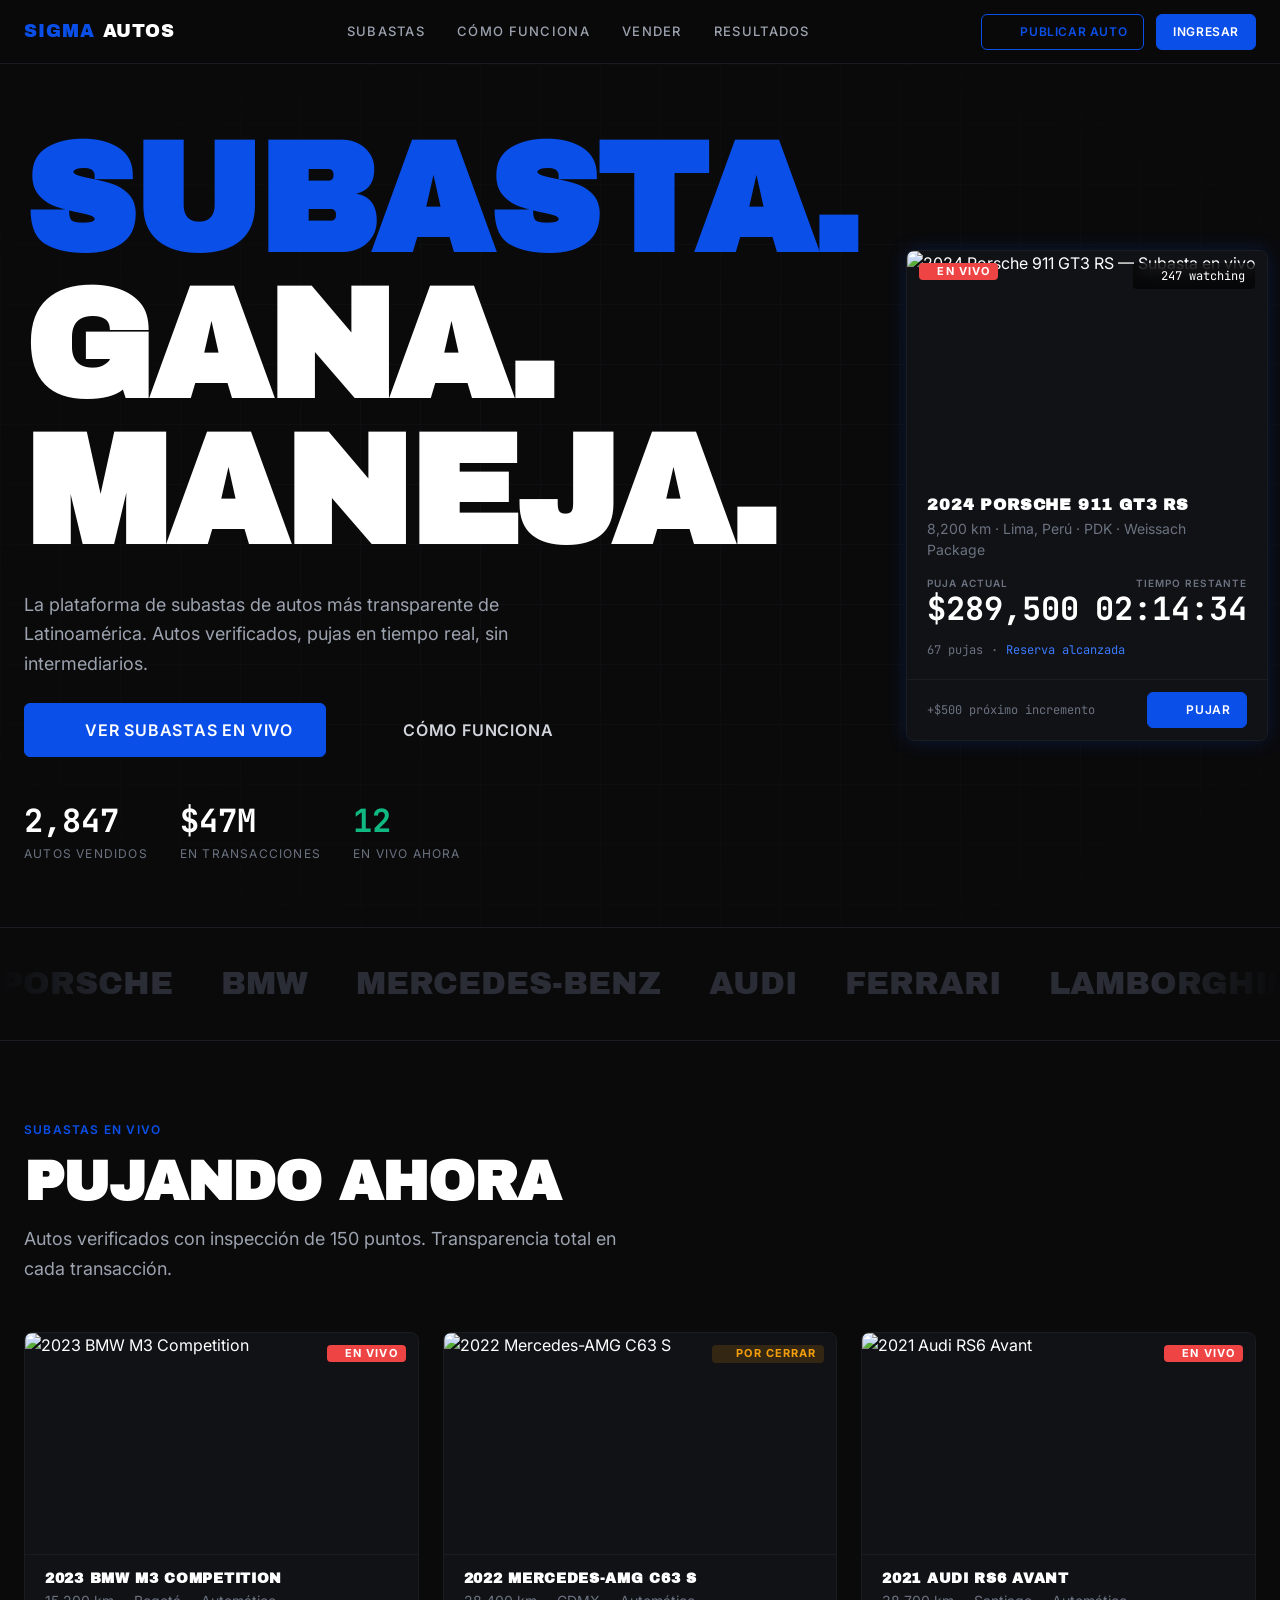
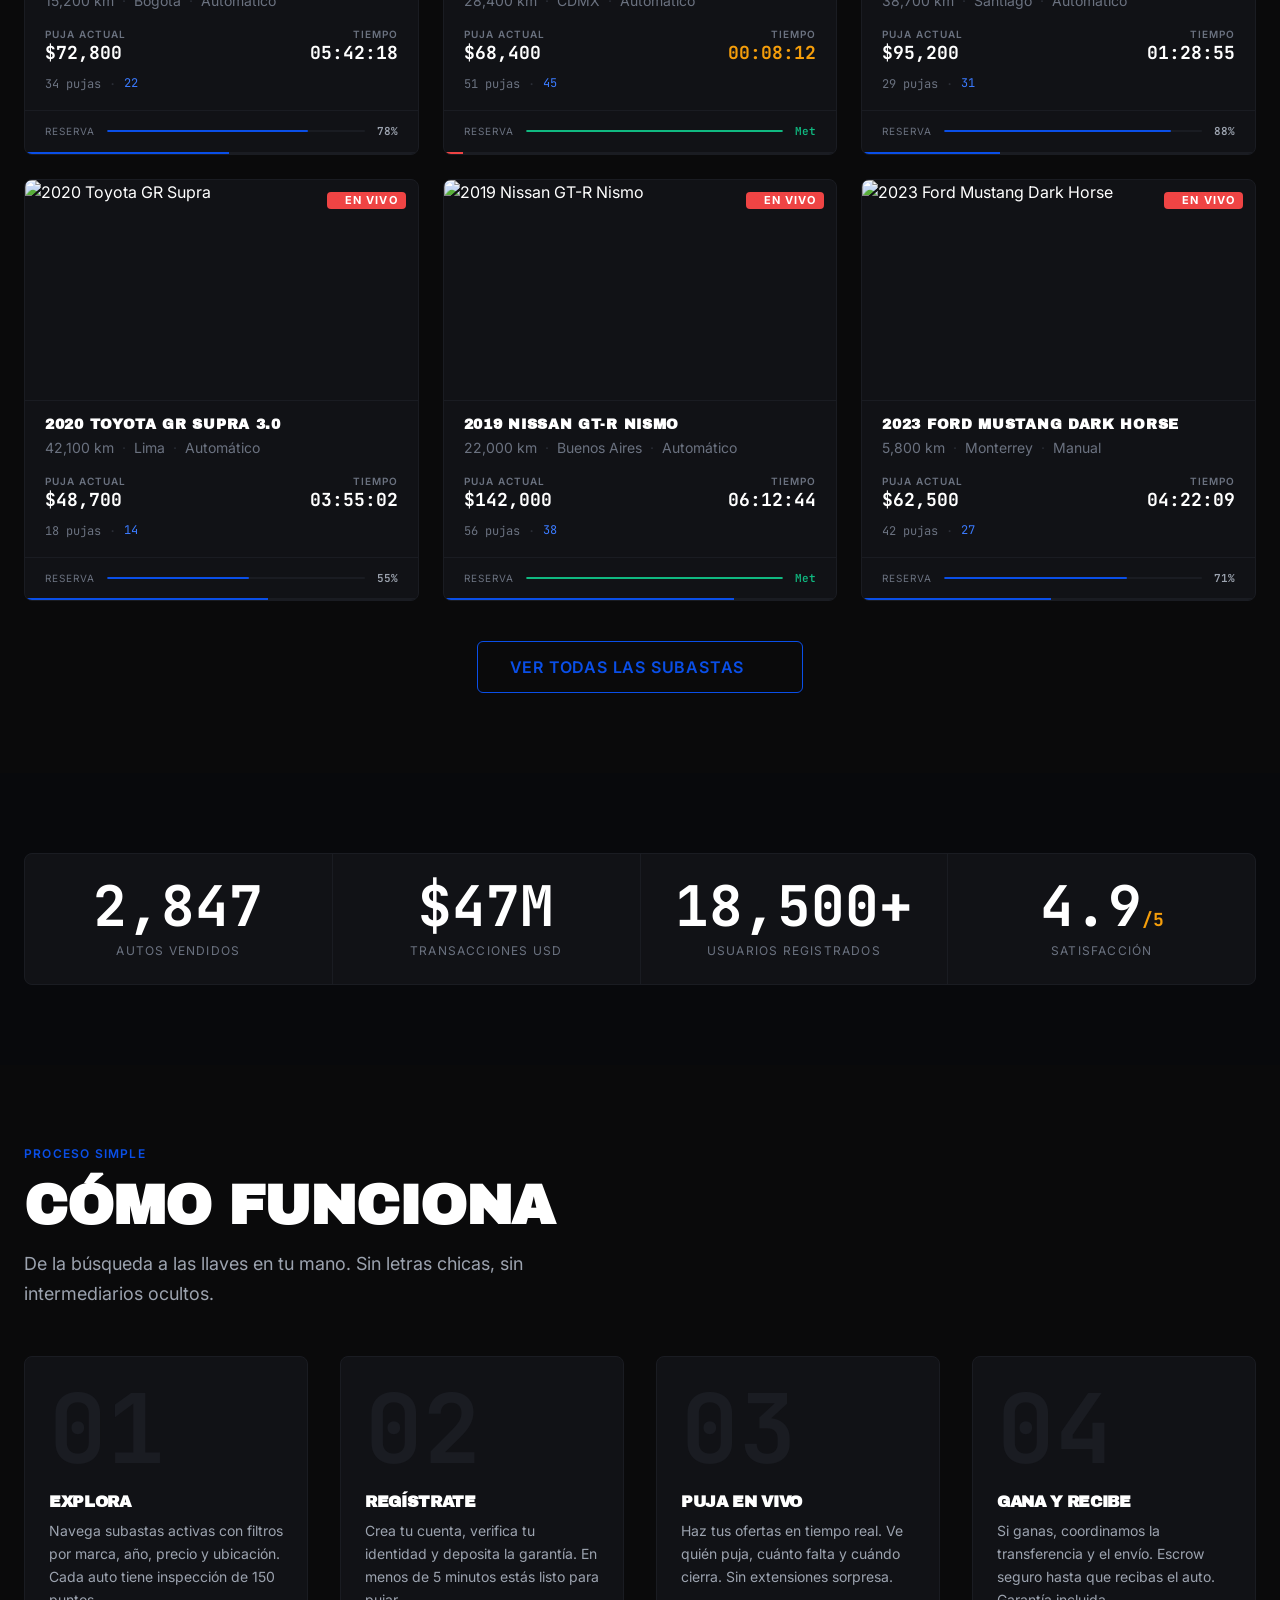
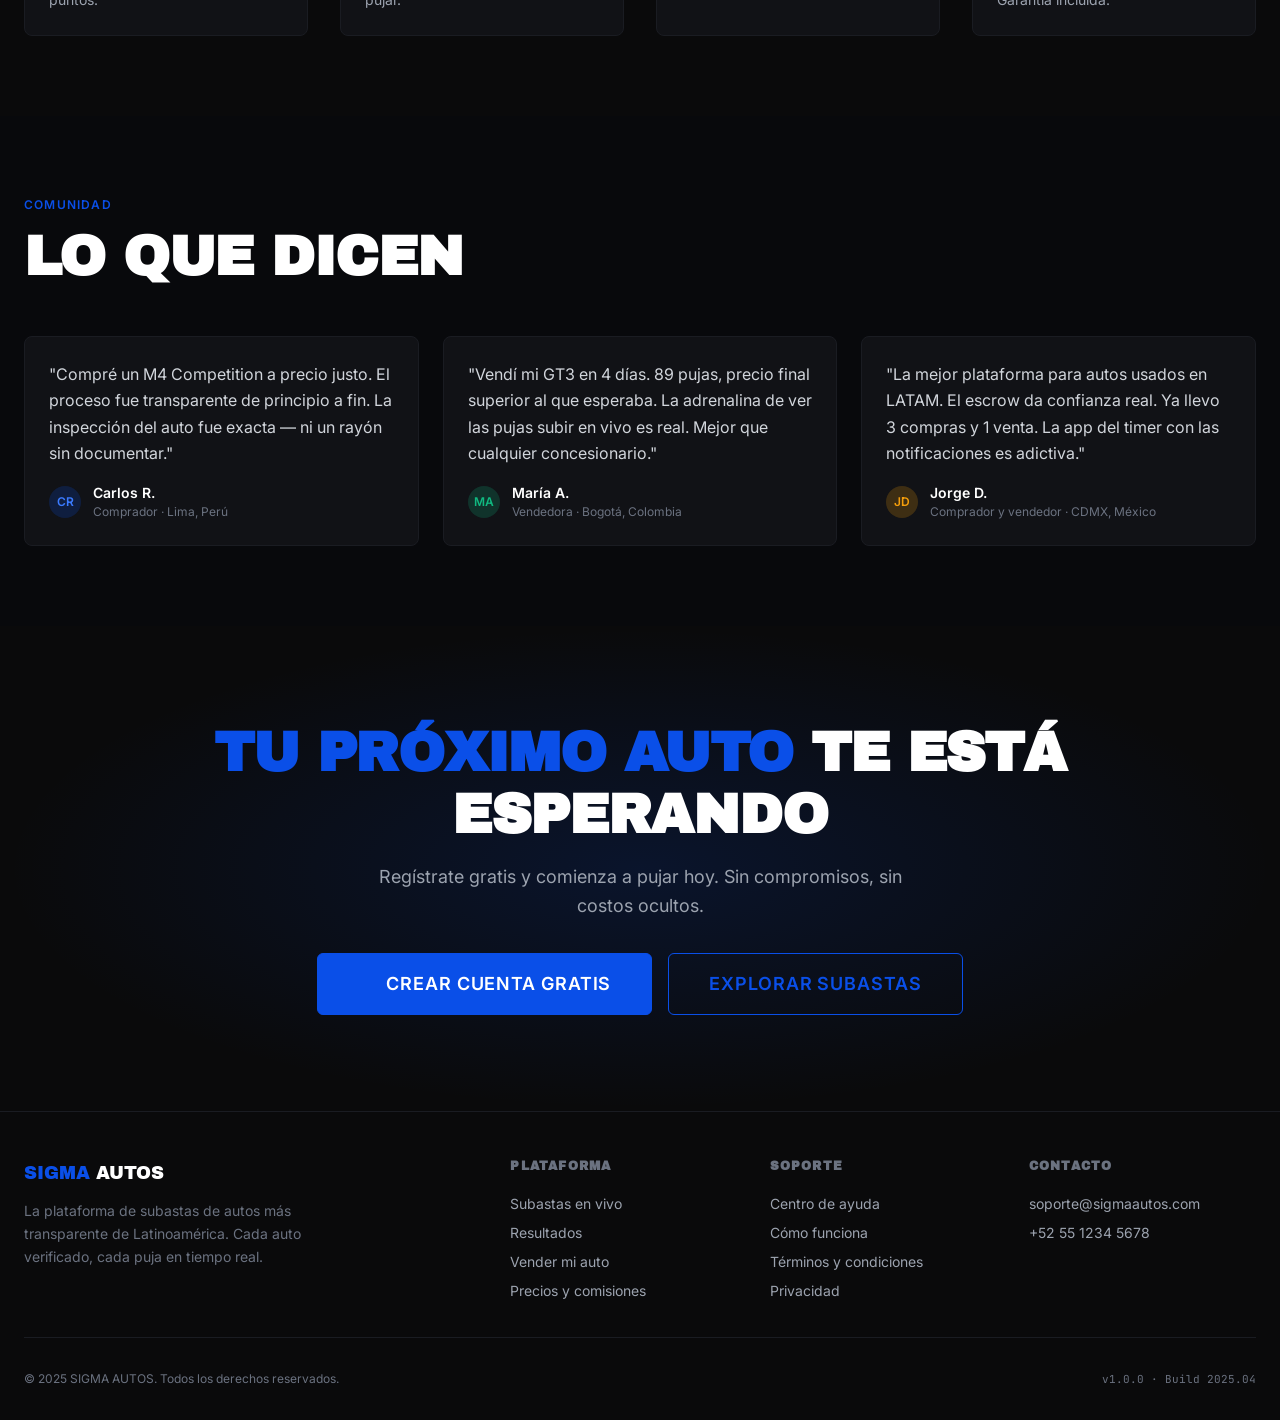
==== index.html @ 209127c9 "feat: SIGMA AUTOS - complete project upload Landing page, design system, CSS tokens, components, ani" ====
<!DOCTYPE html>
<html lang="es">
<head>
  <meta charset="UTF-8">
  <meta name="viewport" content="width=device-width, initial-scale=1.0">
  <meta name="description" content="SIGMA AUTOS — La plataforma de subastas de autos más transparente. Puja en vivo por autos verificados.">
  <title>SIGMA AUTOS — Subastas de Autos en Vivo</title>

  <!-- Fonts -->
  <link rel="preconnect" href="https://fonts.googleapis.com">
  <link rel="preconnect" href="https://fonts.gstatic.com" crossorigin>
  <link href="https://fonts.googleapis.com/css2?family=Archivo+Black&family=Inter:wght@400;500;600;700&family=JetBrains+Mono:wght@400;500;600;700&family=Space+Grotesk:wght@500;600;700&display=swap" rel="stylesheet">

  <!-- Icons -->
  <script src="https://unpkg.com/lucide@latest"></script>

  <!-- Styles -->
  <link rel="stylesheet" href="styles/main.css">

  <style>
    /* ── Page-specific: countdown digits ── */
    .countdown {
      display: inline-flex;
      align-items: baseline;
      font-family: var(--font-mono);
      font-weight: 700;
      font-variant-numeric: tabular-nums;
    }
    .countdown__digit {
      display: inline-block;
      transition: transform 0.2s var(--ease-smooth), color 0.3s ease;
    }
    .countdown__digit.flip {
      animation: digit-flip-in 0.25s var(--ease-smooth);
    }
    .countdown__sep {
      opacity: 0.5;
      margin: 0 1px;
    }
    .countdown--warning { color: var(--warning); }
    .countdown--danger { color: var(--danger); }
    .countdown--critical { color: var(--danger); animation: pulse 0.5s ease-in-out infinite; }

    /* ── Ticker ── */
    .ticker { display: inline-flex; align-items: baseline; }
    .ticker__digit {
      display: inline-block;
      overflow: hidden;
      position: relative;
      height: 1.1em;
    }
    .ticker__digit-inner {
      display: block;
      transition: transform 0.3s var(--ease-smooth);
    }
    .ticker__digit-out {
      position: absolute;
      top: 0;
      left: 0;
    }
    .ticker__static {
      display: inline-block;
    }

    /* ── Hero featured card (larger, with live feed) ── */
    .hero-card {
      background: var(--neutral-900);
      border: 1px solid var(--neutral-800);
      border-radius: var(--radius-lg);
      overflow: hidden;
      max-width: 480px;
      width: 100%;
      box-shadow: var(--glow-blue-subtle);
    }
    .hero-card__image {
      position: relative;
      aspect-ratio: 16/10;
      overflow: hidden;
    }
    .hero-card__image img {
      width: 100%; height: 100%; object-fit: cover;
    }
    .hero-card__live-badge {
      position: absolute;
      top: var(--space-3);
      left: var(--space-3);
    }
    .hero-card__watchers {
      position: absolute;
      top: var(--space-3);
      right: var(--space-3);
      display: flex;
      align-items: center;
      gap: var(--space-1);
      font-size: var(--fs-xs);
      font-family: var(--font-mono);
      color: var(--sigma-white);
      background: rgba(0,0,0,0.6);
      backdrop-filter: blur(8px);
      padding: 4px 10px;
      border-radius: var(--radius-sm);
    }
    .hero-card__body { padding: var(--space-5); }
    .hero-card__title {
      font-family: var(--font-display);
      font-size: var(--fs-base);
      text-transform: uppercase;
      letter-spacing: var(--tracking-wide);
      margin-bottom: var(--space-1);
    }
    .hero-card__meta {
      font-size: var(--fs-sm);
      color: var(--neutral-500);
      margin-bottom: var(--space-4);
    }
    .hero-card__stats {
      display: grid;
      grid-template-columns: 1fr 1fr;
      gap: var(--space-4);
      margin-bottom: var(--space-4);
    }
    .hero-card__stat-label {
      font-size: 10px;
      font-weight: 600;
      text-transform: uppercase;
      letter-spacing: var(--tracking-wider);
      color: var(--neutral-500);
      margin-bottom: 2px;
    }
    .hero-card__stat-value {
      font-family: var(--font-mono);
      font-variant-numeric: tabular-nums;
      font-weight: 700;
      font-size: var(--fs-xl);
      line-height: 1;
    }
    .hero-card__footer {
      display: flex;
      align-items: center;
      justify-content: space-between;
      padding: var(--space-3) var(--space-5);
      border-top: 1px solid var(--neutral-800);
      font-size: var(--fs-xs);
      color: var(--neutral-500);
    }

    /* ── Stats row (landing page) ── */
    .stats-banner {
      display: grid;
      grid-template-columns: repeat(4, 1fr);
      gap: 1px;
      background: var(--neutral-800);
      border: var(--border-default);
      border-radius: var(--radius-lg);
      overflow: hidden;
    }
    .stats-banner__item {
      background: var(--neutral-900);
      padding: var(--space-6) var(--space-5);
      text-align: center;
    }
    .stats-banner__number {
      font-family: var(--font-mono);
      font-weight: 700;
      font-size: var(--fs-2xl);
      font-variant-numeric: tabular-nums;
      color: var(--sigma-white);
      line-height: 1;
      margin-bottom: var(--space-2);
    }
    .stats-banner__label {
      font-size: var(--fs-xs);
      text-transform: uppercase;
      letter-spacing: var(--tracking-wider);
      color: var(--neutral-500);
    }
    @media (max-width: 768px) {
      .stats-banner { grid-template-columns: repeat(2, 1fr); }
    }
    @media (max-width: 480px) {
      .stats-banner { grid-template-columns: 1fr; }
    }

    /* ── Featured grid with large + small layout ── */
    .featured-grid {
      display: grid;
      grid-template-columns: 1fr 1fr 1fr;
      grid-template-rows: auto auto;
      gap: var(--space-6);
    }
    .featured-grid > :first-child {
      grid-column: 1 / 3;
      grid-row: 1 / 3;
    }
    @media (max-width: 1024px) {
      .featured-grid {
        grid-template-columns: 1fr 1fr;
      }
      .featured-grid > :first-child {
        grid-column: 1 / -1;
        grid-row: auto;
      }
    }
    @media (max-width: 640px) {
      .featured-grid {
        grid-template-columns: 1fr;
      }
    }
  </style>
</head>
<body>

  <!-- ═══════════════════════════════════════════════════════ -->
  <!-- HEADER / NAV -->
  <!-- ═══════════════════════════════════════════════════════ -->
  <header class="site-header" role="banner">
    <div class="site-header__inner">
      <a href="index.html" class="site-header__logo" aria-label="SIGMA AUTOS - Inicio">
        <span class="site-header__logo-sigma">SIGMA</span>
        <span class="site-header__logo-autos">AUTOS</span>
      </a>

      <nav class="site-header__nav" role="navigation" aria-label="Navegación principal">
        <a href="subastas.html" class="site-header__link">Subastas</a>
        <a href="#como-funciona" class="site-header__link">Cómo Funciona</a>
        <a href="vender.html" class="site-header__link">Vender</a>
        <a href="#" class="site-header__link">Resultados</a>
      </nav>

      <div class="site-header__actions">
        <a href="vender.html" class="btn btn--outline btn--sm">
          <i data-lucide="plus" style="width:14px;height:14px;"></i>
          Publicar Auto
        </a>
        <a href="#" class="btn btn--primary btn--sm">Ingresar</a>
        <button class="menu-toggle" aria-expanded="false" aria-controls="mobile-nav" aria-label="Menú">
          <i data-lucide="menu" style="width:24px;height:24px;"></i>
        </button>
      </div>
    </div>
  </header>

  <main>

    <!-- ═══════════════════════════════════════════════════════ -->
    <!-- HERO -->
    <!-- ═══════════════════════════════════════════════════════ -->
    <section class="hero">
      <div class="hero__grid-bg" aria-hidden="true"></div>

      <div class="hero__inner">
        <!-- Left: Headline -->
        <div class="hero__content">
          <h1 class="hero__headline">
            <span class="text-blue">Subasta.</span>
            <span>Gana.</span>
            <span>Maneja.</span>
          </h1>
          <p class="hero__subtitle">
            La plataforma de subastas de autos más transparente de Latinoamérica.
            Autos verificados, pujas en tiempo real, sin intermediarios.
          </p>
          <div class="hero__cta-group">
            <a href="subastas.html" class="btn btn--primary btn--lg" data-bid-button>
              <i data-lucide="gavel" style="width:20px;height:20px;"></i>
              Ver Subastas en Vivo
            </a>
            <a href="#como-funciona" class="btn btn--ghost btn--lg">
              <i data-lucide="play-circle" style="width:20px;height:20px;"></i>
              Cómo Funciona
            </a>
          </div>

          <!-- Quick stats -->
          <div style="display: flex; gap: var(--space-8); margin-top: var(--space-4);">
            <div>
              <div class="mono" style="font-size: var(--fs-xl); font-weight: 700;">2,847</div>
              <div style="font-size: var(--fs-xs); color: var(--neutral-500); text-transform: uppercase; letter-spacing: 0.1em;">Autos vendidos</div>
            </div>
            <div>
              <div class="mono" style="font-size: var(--fs-xl); font-weight: 700;">$47M</div>
              <div style="font-size: var(--fs-xs); color: var(--neutral-500); text-transform: uppercase; letter-spacing: 0.1em;">En transacciones</div>
            </div>
            <div>
              <div class="mono" style="font-size: var(--fs-xl); font-weight: 700; color: var(--success);">12</div>
              <div style="font-size: var(--fs-xs); color: var(--neutral-500); text-transform: uppercase; letter-spacing: 0.1em;">En vivo ahora</div>
            </div>
          </div>
        </div>

        <!-- Right: Featured live auction card -->
        <div class="hero__featured">
          <div class="hero-card">
            <div class="hero-card__image">
              <img src="https://images.unsplash.com/photo-1544636331-e26879cd4d9b?w=700&h=440&fit=crop" alt="2024 Porsche 911 GT3 RS — Subasta en vivo" loading="eager">
              <span class="hero-card__live-badge badge badge--live">
                <span class="live-dot" style="width:6px;height:6px;"></span>
                En Vivo
              </span>
              <span class="hero-card__watchers">
                <i data-lucide="eye" style="width:14px;height:14px;"></i>
                247 watching
              </span>
            </div>
            <div class="hero-card__body">
              <h2 class="hero-card__title">2024 Porsche 911 GT3 RS</h2>
              <div class="hero-card__meta">
                8,200 km &middot; Lima, Perú &middot; PDK &middot; Weissach Package
              </div>
              <div class="hero-card__stats">
                <div>
                  <div class="hero-card__stat-label">Puja Actual</div>
                  <div class="hero-card__stat-value" data-hero-price="289500" style="color: var(--sigma-white);">$289,500</div>
                </div>
                <div style="text-align: right;">
                  <div class="hero-card__stat-label">Tiempo Restante</div>
                  <div class="hero-card__stat-value" data-countdown="" id="hero-countdown" style="font-size: var(--fs-xl);">02:14:37</div>
                </div>
              </div>
              <div style="display: flex; align-items: center; gap: var(--space-2); font-size: var(--fs-xs); color: var(--neutral-500); font-family: var(--font-mono);">
                <span data-bid-count>67 pujas</span>
                <span>&middot;</span>
                <span style="color: var(--sigma-blue-glow);">Reserva alcanzada</span>
              </div>
            </div>
            <div class="hero-card__footer">
              <span class="mono">+$500 próximo incremento</span>
              <a href="detalle.html" class="btn btn--primary btn--sm">
                <i data-lucide="gavel" style="width:14px;height:14px;"></i>
                Pujar
              </a>
            </div>
          </div>
        </div>
      </div>
    </section>

    <!-- ═══════════════════════════════════════════════════════ -->
    <!-- BRANDS MARQUEE -->
    <!-- ═══════════════════════════════════════════════════════ -->
    <section style="padding: var(--space-8) 0; border-top: var(--border-default); border-bottom: var(--border-default);">
      <div class="marquee-wrapper">
        <div class="marquee">
          <span class="marquee__item">Porsche</span>
          <span class="marquee__item">BMW</span>
          <span class="marquee__item">Mercedes-Benz</span>
          <span class="marquee__item">Audi</span>
          <span class="marquee__item">Ferrari</span>
          <span class="marquee__item">Lamborghini</span>
          <span class="marquee__item">McLaren</span>
          <span class="marquee__item">Toyota</span>
          <span class="marquee__item">Nissan</span>
          <span class="marquee__item">Ford</span>
          <span class="marquee__item">Chevrolet</span>
          <span class="marquee__item">Land Rover</span>
          <!-- Duplicate for seamless loop -->
          <span class="marquee__item">Porsche</span>
          <span class="marquee__item">BMW</span>
          <span class="marquee__item">Mercedes-Benz</span>
          <span class="marquee__item">Audi</span>
          <span class="marquee__item">Ferrari</span>
          <span class="marquee__item">Lamborghini</span>
          <span class="marquee__item">McLaren</span>
          <span class="marquee__item">Toyota</span>
          <span class="marquee__item">Nissan</span>
          <span class="marquee__item">Ford</span>
          <span class="marquee__item">Chevrolet</span>
          <span class="marquee__item">Land Rover</span>
        </div>
      </div>
    </section>

    <!-- ═══════════════════════════════════════════════════════ -->
    <!-- ACTIVE AUCTIONS -->
    <!-- ═══════════════════════════════════════════════════════ -->
    <section class="section" id="subastas-activas">
      <div class="container container--wide">
        <div class="section__header reveal" data-stagger>
          <div class="section__overline reveal">Subastas en vivo</div>
          <h2 class="section__title reveal">Pujando Ahora</h2>
          <p class="section__description reveal">Autos verificados con inspección de 150 puntos. Transparencia total en cada transacción.</p>
        </div>

        <div class="auction-grid" data-stagger>

          <!-- Card 1: Active -->
          <article class="auction-card reveal" aria-label="Subasta: 2023 BMW M3 Competition">
            <div class="auction-card__image">
              <img src="https://images.unsplash.com/photo-1555215695-3004980ad54e?w=600&h=340&fit=crop" alt="2023 BMW M3 Competition" loading="lazy">
              <span class="auction-card__badge badge badge--live"><span class="live-dot" style="width:6px;height:6px;"></span> En Vivo</span>
              <span class="auction-card__flag"><i data-lucide="flag" style="width:20px;height:20px;"></i></span>
            </div>
            <div class="auction-card__body">
              <h3 class="auction-card__title">2023 BMW M3 Competition</h3>
              <div class="auction-card__meta">
                <span>15,200 km</span>
                <span class="auction-card__meta-sep">&middot;</span>
                <span>Bogotá</span>
                <span class="auction-card__meta-sep">&middot;</span>
                <span>Automático</span>
              </div>
              <div class="auction-card__stats">
                <div>
                  <div class="auction-card__stat-label">Puja Actual</div>
                  <div class="auction-card__stat-value mono">$72,800</div>
                </div>
                <div style="text-align: right;">
                  <div class="auction-card__stat-label">Tiempo</div>
                  <div class="auction-card__stat-value mono">05:42:18</div>
                </div>
              </div>
              <div class="auction-card__bid-info">
                <span>34 pujas</span>
                <span class="auction-card__meta-sep">&middot;</span>
                <span class="watchers">22 <i data-lucide="eye" style="width:12px;height:12px;vertical-align:-2px;"></i></span>
              </div>
            </div>
            <div class="auction-card__footer">
              <span class="auction-card__reserve-label">Reserva</span>
              <div class="auction-card__reserve-bar progress"><div class="progress__bar" style="width: 78%;"></div></div>
              <span class="auction-card__reserve-pct mono">78%</span>
            </div>
            <div class="auction-card__time-bar"><div class="auction-card__time-bar-fill" style="width: 52%;"></div></div>
          </article>

          <!-- Card 2: Closing soon -->
          <article class="auction-card auction-card--closing reveal" aria-label="Subasta por cerrar: 2022 Mercedes-AMG C63 S">
            <div class="auction-card__image">
              <img src="https://images.unsplash.com/photo-1618843479313-40f8afb4b4d8?w=600&h=340&fit=crop" alt="2022 Mercedes-AMG C63 S" loading="lazy">
              <span class="auction-card__badge badge badge--closing"><i data-lucide="clock" style="width:12px;height:12px;"></i> Por Cerrar</span>
              <span class="auction-card__flag"><i data-lucide="flag" style="width:20px;height:20px;"></i></span>
            </div>
            <div class="auction-card__body">
              <h3 class="auction-card__title">2022 Mercedes-AMG C63 S</h3>
              <div class="auction-card__meta">
                <span>28,400 km</span>
                <span class="auction-card__meta-sep">&middot;</span>
                <span>CDMX</span>
                <span class="auction-card__meta-sep">&middot;</span>
                <span>Automático</span>
              </div>
              <div class="auction-card__stats">
                <div>
                  <div class="auction-card__stat-label">Puja Actual</div>
                  <div class="auction-card__stat-value mono">$68,400</div>
                </div>
                <div style="text-align: right;">
                  <div class="auction-card__stat-label">Tiempo</div>
                  <div class="auction-card__stat-value mono" style="color: var(--warning);">00:08:12</div>
                </div>
              </div>
              <div class="auction-card__bid-info">
                <span>51 pujas</span>
                <span class="auction-card__meta-sep">&middot;</span>
                <span class="watchers">45 <i data-lucide="eye" style="width:12px;height:12px;vertical-align:-2px;"></i></span>
              </div>
            </div>
            <div class="auction-card__footer">
              <span class="auction-card__reserve-label">Reserva</span>
              <div class="auction-card__reserve-bar progress progress--success"><div class="progress__bar" style="width: 100%;"></div></div>
              <span class="auction-card__reserve-pct mono" style="color: var(--success);">Met</span>
            </div>
            <div class="auction-card__time-bar"><div class="auction-card__time-bar-fill" style="width: 5%; background: var(--danger);"></div></div>
          </article>

          <!-- Card 3: Active -->
          <article class="auction-card reveal" aria-label="Subasta: 2021 Audi RS6 Avant">
            <div class="auction-card__image">
              <img src="https://images.unsplash.com/photo-1606664515524-ed2f786a0bd6?w=600&h=340&fit=crop" alt="2021 Audi RS6 Avant" loading="lazy">
              <span class="auction-card__badge badge badge--live"><span class="live-dot" style="width:6px;height:6px;"></span> En Vivo</span>
              <span class="auction-card__flag"><i data-lucide="flag" style="width:20px;height:20px;"></i></span>
            </div>
            <div class="auction-card__body">
              <h3 class="auction-card__title">2021 Audi RS6 Avant</h3>
              <div class="auction-card__meta">
                <span>38,700 km</span>
                <span class="auction-card__meta-sep">&middot;</span>
                <span>Santiago</span>
                <span class="auction-card__meta-sep">&middot;</span>
                <span>Automático</span>
              </div>
              <div class="auction-card__stats">
                <div>
                  <div class="auction-card__stat-label">Puja Actual</div>
                  <div class="auction-card__stat-value mono">$95,200</div>
                </div>
                <div style="text-align: right;">
                  <div class="auction-card__stat-label">Tiempo</div>
                  <div class="auction-card__stat-value mono">01:28:55</div>
                </div>
              </div>
              <div class="auction-card__bid-info">
                <span>29 pujas</span>
                <span class="auction-card__meta-sep">&middot;</span>
                <span class="watchers">31 <i data-lucide="eye" style="width:12px;height:12px;vertical-align:-2px;"></i></span>
              </div>
            </div>
            <div class="auction-card__footer">
              <span class="auction-card__reserve-label">Reserva</span>
              <div class="auction-card__reserve-bar progress"><div class="progress__bar" style="width: 88%;"></div></div>
              <span class="auction-card__reserve-pct mono">88%</span>
            </div>
            <div class="auction-card__time-bar"><div class="auction-card__time-bar-fill" style="width: 35%;"></div></div>
          </article>

          <!-- Card 4: Active -->
          <article class="auction-card reveal" aria-label="Subasta: 2020 Toyota GR Supra">
            <div class="auction-card__image">
              <img src="https://images.unsplash.com/photo-1580273916550-e323be2ae537?w=600&h=340&fit=crop" alt="2020 Toyota GR Supra" loading="lazy">
              <span class="auction-card__badge badge badge--live"><span class="live-dot" style="width:6px;height:6px;"></span> En Vivo</span>
              <span class="auction-card__flag"><i data-lucide="flag" style="width:20px;height:20px;"></i></span>
            </div>
            <div class="auction-card__body">
              <h3 class="auction-card__title">2020 Toyota GR Supra 3.0</h3>
              <div class="auction-card__meta">
                <span>42,100 km</span>
                <span class="auction-card__meta-sep">&middot;</span>
                <span>Lima</span>
                <span class="auction-card__meta-sep">&middot;</span>
                <span>Automático</span>
              </div>
              <div class="auction-card__stats">
                <div>
                  <div class="auction-card__stat-label">Puja Actual</div>
                  <div class="auction-card__stat-value mono">$48,700</div>
                </div>
                <div style="text-align: right;">
                  <div class="auction-card__stat-label">Tiempo</div>
                  <div class="auction-card__stat-value mono">03:55:02</div>
                </div>
              </div>
              <div class="auction-card__bid-info">
                <span>18 pujas</span>
                <span class="auction-card__meta-sep">&middot;</span>
                <span class="watchers">14 <i data-lucide="eye" style="width:12px;height:12px;vertical-align:-2px;"></i></span>
              </div>
            </div>
            <div class="auction-card__footer">
              <span class="auction-card__reserve-label">Reserva</span>
              <div class="auction-card__reserve-bar progress"><div class="progress__bar" style="width: 55%;"></div></div>
              <span class="auction-card__reserve-pct mono">55%</span>
            </div>
            <div class="auction-card__time-bar"><div class="auction-card__time-bar-fill" style="width: 62%;"></div></div>
          </article>

          <!-- Card 5: Active -->
          <article class="auction-card reveal" aria-label="Subasta: 2019 Nissan GT-R Nismo">
            <div class="auction-card__image">
              <img src="https://images.unsplash.com/photo-1542362567-b07e54358753?w=600&h=340&fit=crop" alt="2019 Nissan GT-R Nismo" loading="lazy">
              <span class="auction-card__badge badge badge--live"><span class="live-dot" style="width:6px;height:6px;"></span> En Vivo</span>
              <span class="auction-card__flag"><i data-lucide="flag" style="width:20px;height:20px;"></i></span>
            </div>
            <div class="auction-card__body">
              <h3 class="auction-card__title">2019 Nissan GT-R Nismo</h3>
              <div class="auction-card__meta">
                <span>22,000 km</span>
                <span class="auction-card__meta-sep">&middot;</span>
                <span>Buenos Aires</span>
                <span class="auction-card__meta-sep">&middot;</span>
                <span>Automático</span>
              </div>
              <div class="auction-card__stats">
                <div>
                  <div class="auction-card__stat-label">Puja Actual</div>
                  <div class="auction-card__stat-value mono">$142,000</div>
                </div>
                <div style="text-align: right;">
                  <div class="auction-card__stat-label">Tiempo</div>
                  <div class="auction-card__stat-value mono">06:12:44</div>
                </div>
              </div>
              <div class="auction-card__bid-info">
                <span>56 pujas</span>
                <span class="auction-card__meta-sep">&middot;</span>
                <span class="watchers">38 <i data-lucide="eye" style="width:12px;height:12px;vertical-align:-2px;"></i></span>
              </div>
            </div>
            <div class="auction-card__footer">
              <span class="auction-card__reserve-label">Reserva</span>
              <div class="auction-card__reserve-bar progress progress--success"><div class="progress__bar" style="width: 100%;"></div></div>
              <span class="auction-card__reserve-pct mono" style="color: var(--success);">Met</span>
            </div>
            <div class="auction-card__time-bar"><div class="auction-card__time-bar-fill" style="width: 74%;"></div></div>
          </article>

          <!-- Card 6: Active -->
          <article class="auction-card reveal" aria-label="Subasta: 2023 Ford Mustang Dark Horse">
            <div class="auction-card__image">
              <img src="https://images.unsplash.com/photo-1494976388531-d1058494cdd8?w=600&h=340&fit=crop" alt="2023 Ford Mustang Dark Horse" loading="lazy">
              <span class="auction-card__badge badge badge--live"><span class="live-dot" style="width:6px;height:6px;"></span> En Vivo</span>
              <span class="auction-card__flag"><i data-lucide="flag" style="width:20px;height:20px;"></i></span>
            </div>
            <div class="auction-card__body">
              <h3 class="auction-card__title">2023 Ford Mustang Dark Horse</h3>
              <div class="auction-card__meta">
                <span>5,800 km</span>
                <span class="auction-card__meta-sep">&middot;</span>
                <span>Monterrey</span>
                <span class="auction-card__meta-sep">&middot;</span>
                <span>Manual</span>
              </div>
              <div class="auction-card__stats">
                <div>
                  <div class="auction-card__stat-label">Puja Actual</div>
                  <div class="auction-card__stat-value mono">$62,500</div>
                </div>
                <div style="text-align: right;">
                  <div class="auction-card__stat-label">Tiempo</div>
                  <div class="auction-card__stat-value mono">04:22:09</div>
                </div>
              </div>
              <div class="auction-card__bid-info">
                <span>42 pujas</span>
                <span class="auction-card__meta-sep">&middot;</span>
                <span class="watchers">27 <i data-lucide="eye" style="width:12px;height:12px;vertical-align:-2px;"></i></span>
              </div>
            </div>
            <div class="auction-card__footer">
              <span class="auction-card__reserve-label">Reserva</span>
              <div class="auction-card__reserve-bar progress"><div class="progress__bar" style="width: 71%;"></div></div>
              <span class="auction-card__reserve-pct mono">71%</span>
            </div>
            <div class="auction-card__time-bar"><div class="auction-card__time-bar-fill" style="width: 48%;"></div></div>
          </article>

        </div>

        <!-- View all CTA -->
        <div style="text-align: center; margin-top: var(--space-10);">
          <a href="subastas.html" class="btn btn--outline btn--lg">
            Ver Todas las Subastas
            <i data-lucide="arrow-right" style="width:18px;height:18px;"></i>
          </a>
        </div>
      </div>
    </section>

    <!-- ═══════════════════════════════════════════════════════ -->
    <!-- STATS BANNER -->
    <!-- ═══════════════════════════════════════════════════════ -->
    <section class="section section--dark">
      <div class="container container--wide">
        <div class="stats-banner reveal">
          <div class="stats-banner__item">
            <div class="stats-banner__number">2,847</div>
            <div class="stats-banner__label">Autos Vendidos</div>
          </div>
          <div class="stats-banner__item">
            <div class="stats-banner__number">$47M</div>
            <div class="stats-banner__label">Transacciones USD</div>
          </div>
          <div class="stats-banner__item">
            <div class="stats-banner__number">18,500+</div>
            <div class="stats-banner__label">Usuarios Registrados</div>
          </div>
          <div class="stats-banner__item">
            <div class="stats-banner__number">4.9<span style="font-size: var(--fs-lg); color: var(--warning);">/5</span></div>
            <div class="stats-banner__label">Satisfacción</div>
          </div>
        </div>
      </div>
    </section>

    <!-- ═══════════════════════════════════════════════════════ -->
    <!-- HOW IT WORKS -->
    <!-- ═══════════════════════════════════════════════════════ -->
    <section class="section" id="como-funciona">
      <div class="container container--wide">
        <div class="section__header reveal" data-stagger>
          <div class="section__overline reveal">Proceso simple</div>
          <h2 class="section__title reveal">Cómo Funciona</h2>
          <p class="section__description reveal">De la búsqueda a las llaves en tu mano. Sin letras chicas, sin intermediarios ocultos.</p>
        </div>

        <div class="steps-grid" data-stagger>
          <div class="step reveal">
            <div class="step__icon" style="margin-bottom: var(--space-3); color: var(--sigma-blue);">
              <i data-lucide="search" style="width:28px;height:28px;"></i>
            </div>
            <h3 class="step__title">Explora</h3>
            <p class="step__description">Navega subastas activas con filtros por marca, año, precio y ubicación. Cada auto tiene inspección de 150 puntos.</p>
          </div>
          <div class="step reveal">
            <div class="step__icon" style="margin-bottom: var(--space-3); color: var(--sigma-blue);">
              <i data-lucide="user-check" style="width:28px;height:28px;"></i>
            </div>
            <h3 class="step__title">Regístrate</h3>
            <p class="step__description">Crea tu cuenta, verifica tu identidad y deposita la garantía. En menos de 5 minutos estás listo para pujar.</p>
          </div>
          <div class="step reveal">
            <div class="step__icon" style="margin-bottom: var(--space-3); color: var(--sigma-blue);">
              <i data-lucide="gavel" style="width:28px;height:28px;"></i>
            </div>
            <h3 class="step__title">Puja en Vivo</h3>
            <p class="step__description">Haz tus ofertas en tiempo real. Ve quién puja, cuánto falta y cuándo cierra. Sin extensiones sorpresa.</p>
          </div>
          <div class="step reveal">
            <div class="step__icon" style="margin-bottom: var(--space-3); color: var(--sigma-blue);">
              <i data-lucide="trophy" style="width:28px;height:28px;"></i>
            </div>
            <h3 class="step__title">Gana y Recibe</h3>
            <p class="step__description">Si ganas, coordinamos la transferencia y el envío. Escrow seguro hasta que recibas el auto. Garantía incluida.</p>
          </div>
        </div>
      </div>
    </section>

    <!-- ═══════════════════════════════════════════════════════ -->
    <!-- TESTIMONIALS -->
    <!-- ═══════════════════════════════════════════════════════ -->
    <section class="section section--dark">
      <div class="container container--wide">
        <div class="section__header reveal" data-stagger>
          <div class="section__overline reveal">Comunidad</div>
          <h2 class="section__title reveal">Lo que Dicen</h2>
        </div>

        <div class="testimonial-grid" data-stagger>
          <div class="testimonial reveal">
            <p class="testimonial__quote">"Compré un M4 Competition a precio justo. El proceso fue transparente de principio a fin. La inspección del auto fue exacta — ni un rayón sin documentar."</p>
            <div class="testimonial__author">
              <span class="avatar" style="background: rgba(10, 79, 232, 0.2); color: var(--sigma-blue-glow);">CR</span>
              <div>
                <div class="testimonial__name">Carlos R.</div>
                <div class="testimonial__role">Comprador · Lima, Perú</div>
              </div>
            </div>
          </div>
          <div class="testimonial reveal">
            <p class="testimonial__quote">"Vendí mi GT3 en 4 días. 89 pujas, precio final superior al que esperaba. La adrenalina de ver las pujas subir en vivo es real. Mejor que cualquier concesionario."</p>
            <div class="testimonial__author">
              <span class="avatar" style="background: rgba(16, 185, 129, 0.2); color: var(--success);">MA</span>
              <div>
                <div class="testimonial__name">María A.</div>
                <div class="testimonial__role">Vendedora · Bogotá, Colombia</div>
              </div>
            </div>
          </div>
          <div class="testimonial reveal">
            <p class="testimonial__quote">"La mejor plataforma para autos usados en LATAM. El escrow da confianza real. Ya llevo 3 compras y 1 venta. La app del timer con las notificaciones es adictiva."</p>
            <div class="testimonial__author">
              <span class="avatar" style="background: rgba(245, 158, 11, 0.2); color: var(--warning);">JD</span>
              <div>
                <div class="testimonial__name">Jorge D.</div>
                <div class="testimonial__role">Comprador y vendedor · CDMX, México</div>
              </div>
            </div>
          </div>
        </div>
      </div>
    </section>

    <!-- ═══════════════════════════════════════════════════════ -->
    <!-- CTA SECTION -->
    <!-- ═══════════════════════════════════════════════════════ -->
    <section class="cta-section">
      <div class="cta-section__bg" aria-hidden="true"></div>
      <div class="container" style="position: relative; z-index: 1;">
        <div class="reveal" data-stagger>
          <h2 class="reveal" style="font-family: var(--font-display); font-size: var(--fs-2xl); text-transform: uppercase; margin-bottom: var(--space-4);">
            <span class="text-blue">Tu próximo auto</span> te está esperando
          </h2>
          <p class="reveal" style="font-size: var(--fs-lg); color: var(--neutral-400); max-width: 550px; margin: 0 auto var(--space-8);">
            Regístrate gratis y comienza a pujar hoy. Sin compromisos, sin costos ocultos.
          </p>
          <div class="reveal" style="display: flex; gap: var(--space-4); justify-content: center; flex-wrap: wrap;">
            <a href="#" class="btn btn--primary btn--xl" data-bid-button>
              <i data-lucide="user-plus" style="width:20px;height:20px;"></i>
              Crear Cuenta Gratis
            </a>
            <a href="subastas.html" class="btn btn--outline btn--xl">
              Explorar Subastas
            </a>
          </div>
        </div>
      </div>
    </section>

  </main>

  <!-- ═══════════════════════════════════════════════════════ -->
  <!-- FOOTER -->
  <!-- ═══════════════════════════════════════════════════════ -->
  <footer class="site-footer" role="contentinfo">
    <div class="container container--wide">
      <div class="site-footer__inner">
        <div class="site-footer__brand">
          <div class="site-footer__brand-name">
            <span style="color: var(--sigma-blue);">SIGMA</span> AUTOS
          </div>
          <p class="site-footer__brand-desc">
            La plataforma de subastas de autos más transparente de Latinoamérica. Cada auto verificado, cada puja en tiempo real.
          </p>
        </div>
        <div>
          <h3 class="site-footer__col-title">Plataforma</h3>
          <a href="subastas.html" class="site-footer__link">Subastas en vivo</a>
          <a href="#" class="site-footer__link">Resultados</a>
          <a href="vender.html" class="site-footer__link">Vender mi auto</a>
          <a href="#" class="site-footer__link">Precios y comisiones</a>
        </div>
        <div>
          <h3 class="site-footer__col-title">Soporte</h3>
          <a href="#" class="site-footer__link">Centro de ayuda</a>
          <a href="#" class="site-footer__link">Cómo funciona</a>
          <a href="#" class="site-footer__link">Términos y condiciones</a>
          <a href="#" class="site-footer__link">Privacidad</a>
        </div>
        <div>
          <h3 class="site-footer__col-title">Contacto</h3>
          <a href="#" class="site-footer__link">soporte@sigmaautos.com</a>
          <a href="#" class="site-footer__link">+52 55 1234 5678</a>
          <div style="display: flex; gap: var(--space-3); margin-top: var(--space-4);">
            <a href="#" aria-label="Instagram" style="color: var(--neutral-500); transition: color 0.15s;">
              <i data-lucide="instagram" style="width:20px;height:20px;"></i>
            </a>
            <a href="#" aria-label="Twitter / X" style="color: var(--neutral-500); transition: color 0.15s;">
              <i data-lucide="twitter" style="width:20px;height:20px;"></i>
            </a>
            <a href="#" aria-label="YouTube" style="color: var(--neutral-500); transition: color 0.15s;">
              <i data-lucide="youtube" style="width:20px;height:20px;"></i>
            </a>
          </div>
        </div>
      </div>
      <div class="site-footer__bottom">
        <span>&copy; 2025 SIGMA AUTOS. Todos los derechos reservados.</span>
        <span class="mono" style="font-size: 11px;">v1.0.0 · Build 2025.04</span>
      </div>
    </div>
  </footer>

  <!-- Scripts (ES modules) -->
  <script type="module" src="scripts/main.js"></script>

  <!-- Hero countdown init (inline, needs specific end time) -->
  <script>
    document.addEventListener('DOMContentLoaded', () => {
      // Set hero countdown to ~2h 14m from now
      const heroCountdown = document.getElementById('hero-countdown');
      if (heroCountdown) {
        const endTime = Date.now() + (2 * 3600 + 14 * 60 + 37) * 1000;
        heroCountdown.dataset.countdown = endTime;
      }
    });
  </script>

</body>
</html>
---- styles/main.css ----
/* ============================================================
   SIGMA AUTOS — Main CSS Entry Point
   Import order matters: tokens → base → components → sections → animations
   ============================================================ */

@import url("tokens.css");
@import url("base.css");
@import url("components.css");
@import url("sections.css");
@import url("animations.css");
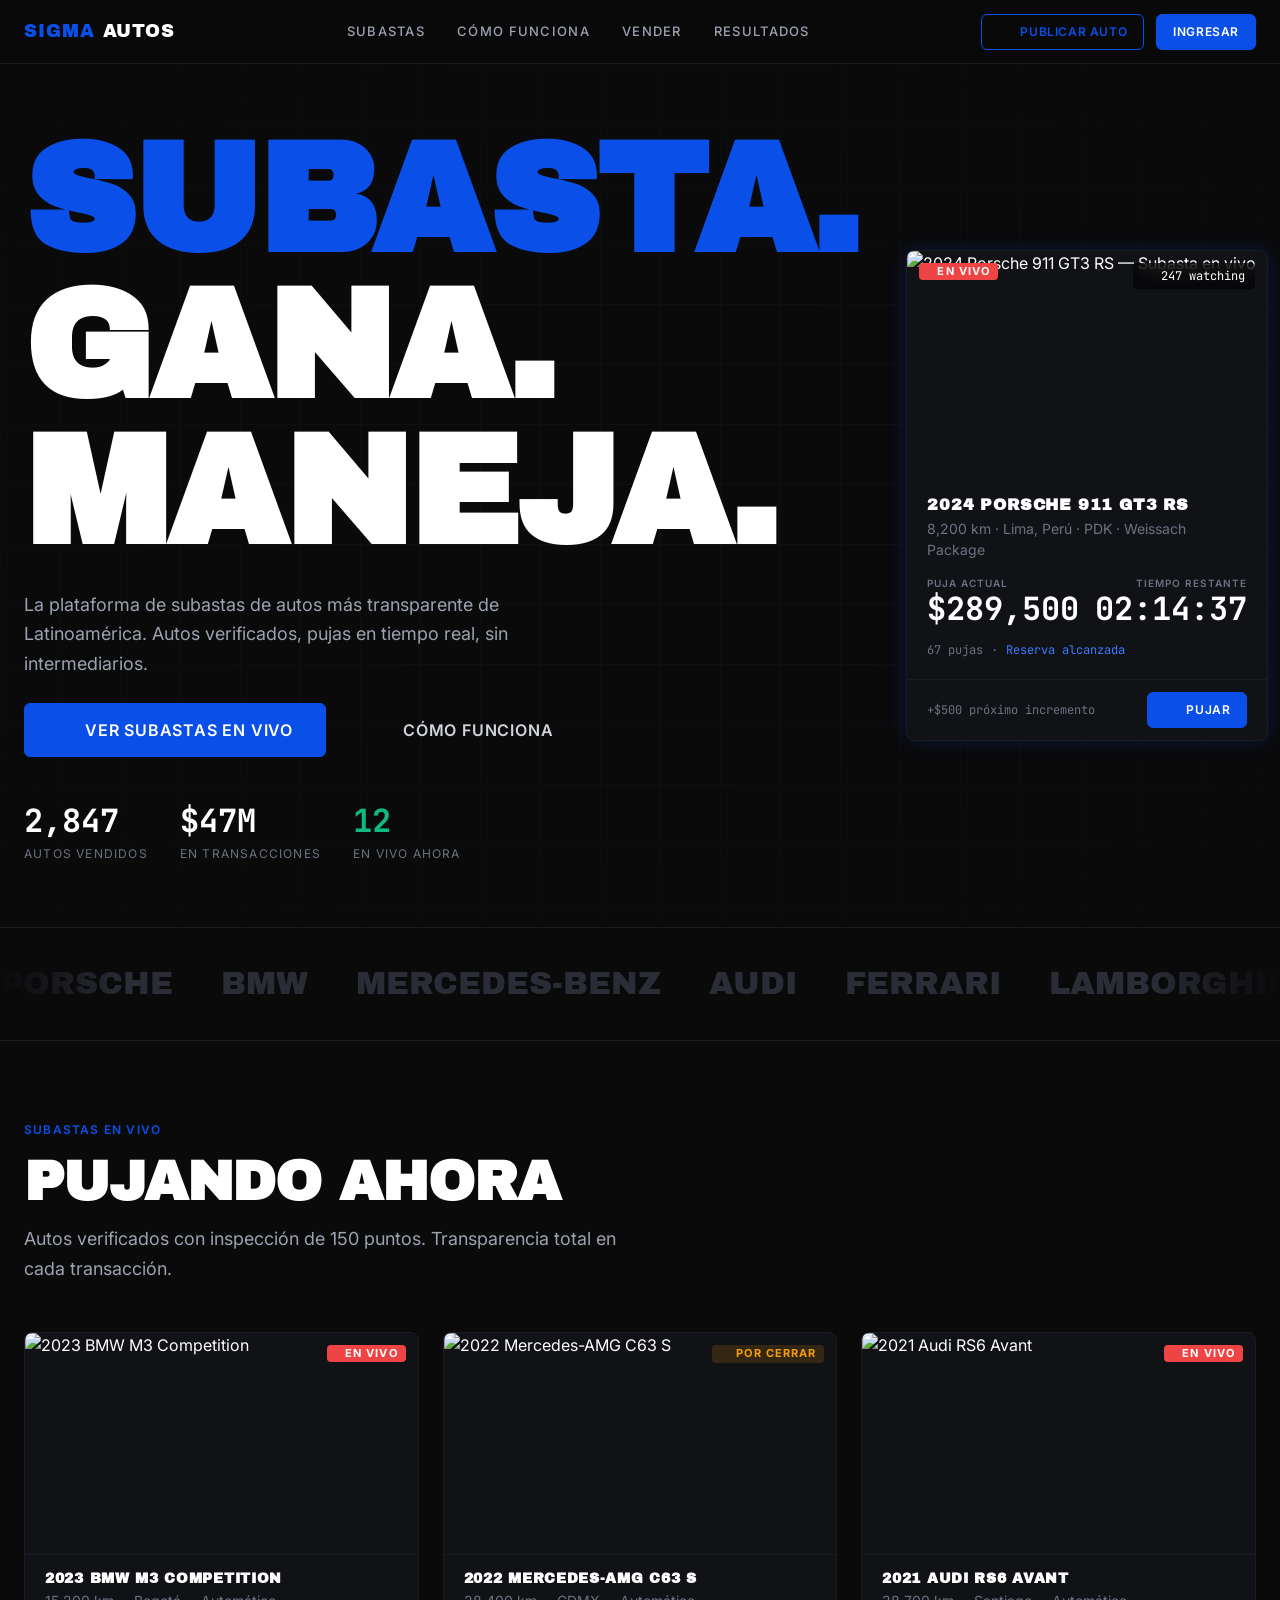
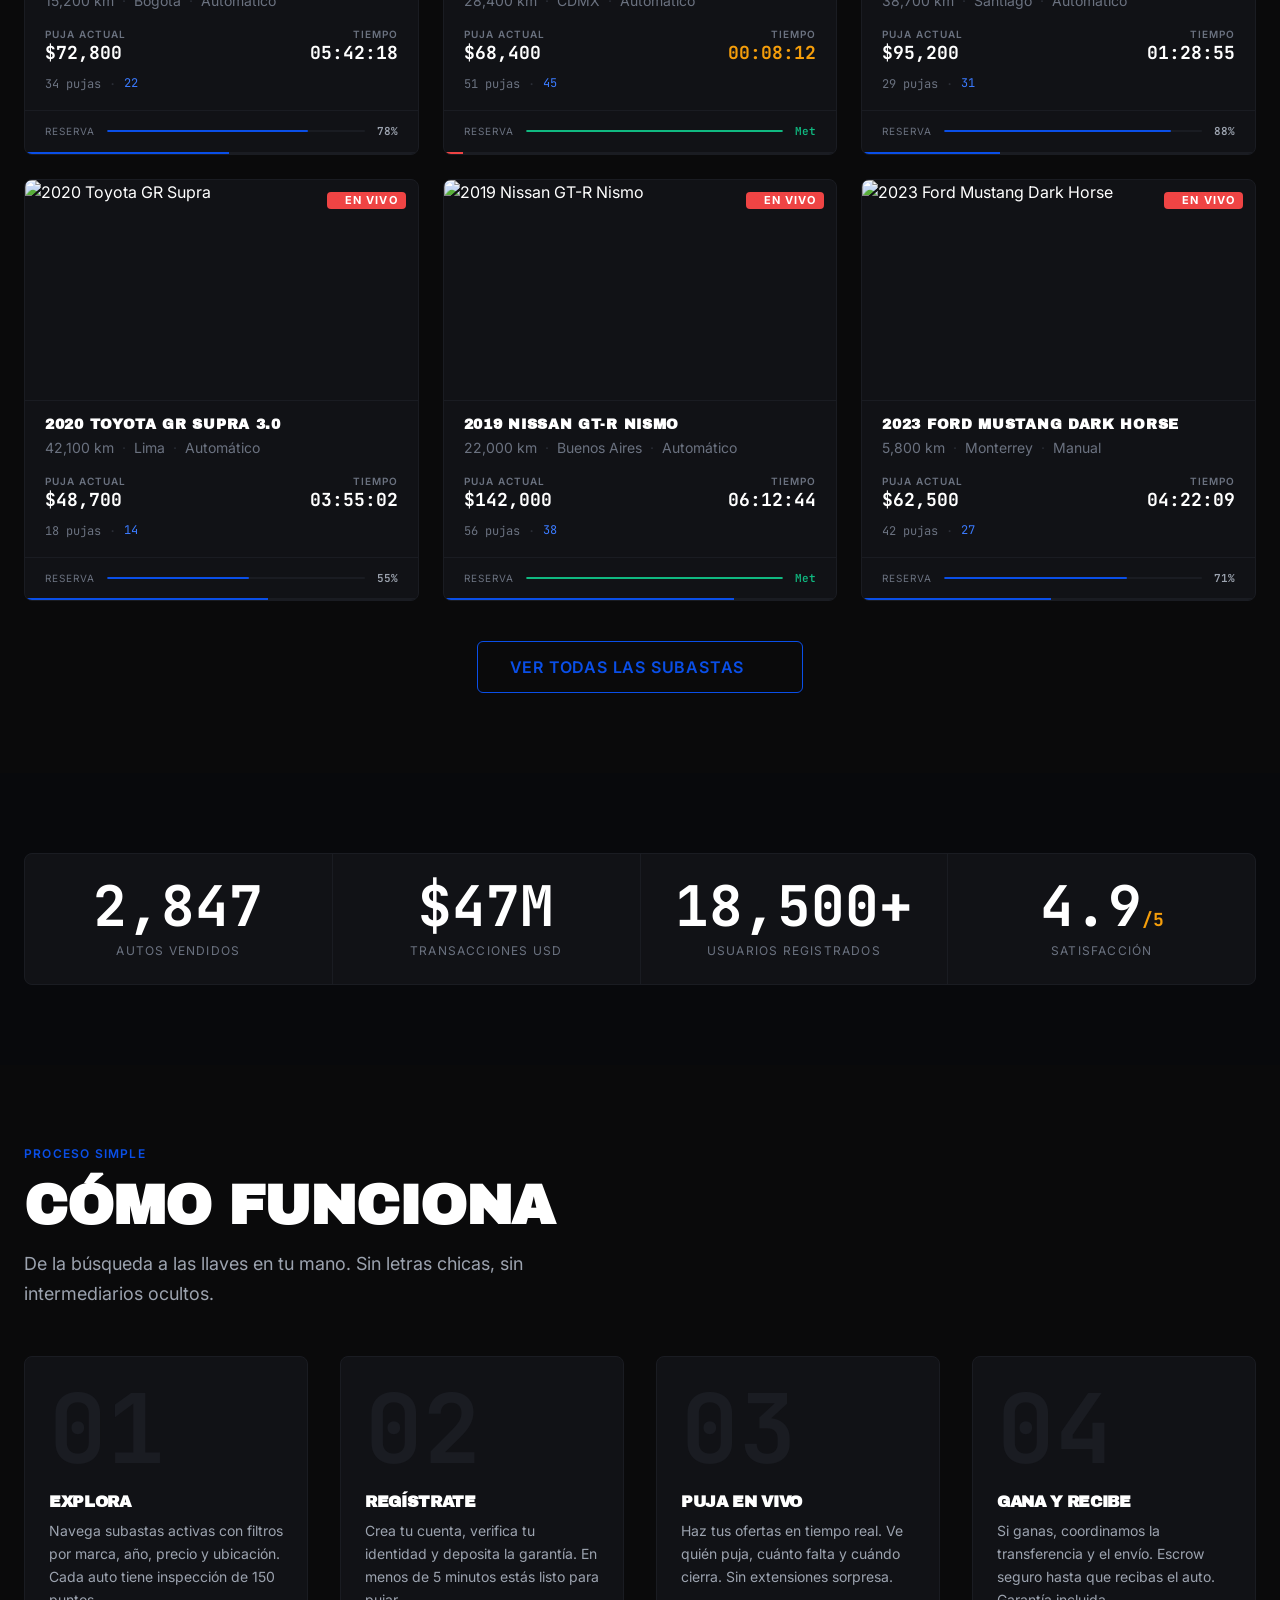
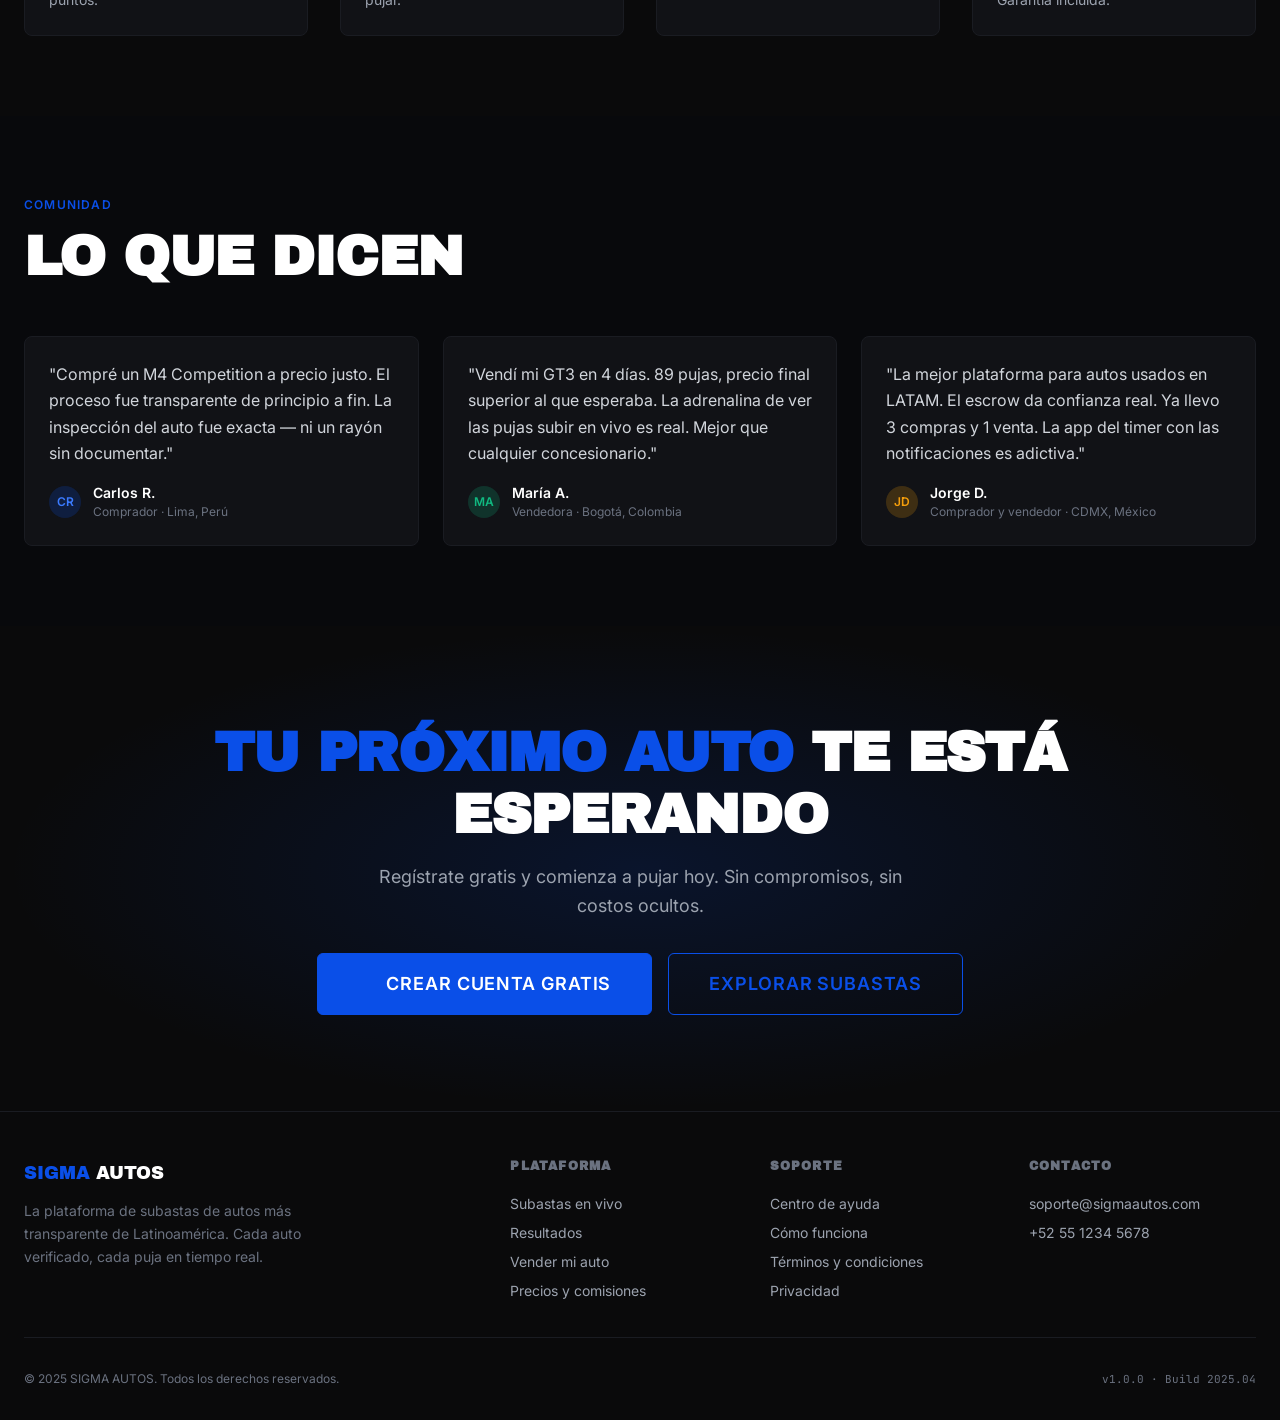
==== commit 0d42bf27: "fix: bundle JS into single file to fix CORS on file:// protocol ES modules don't work when opening H" ====
--- a/index.html
+++ b/index.html
@@ -830,8 +830,8 @@
     </div>
   </footer>
 
-  <!-- Scripts (ES modules) -->
-  <script type="module" src="scripts/main.js"></script>
+  <!-- Scripts -->
+  <script src="scripts/app.js"></script>
 
   <!-- Hero countdown init (inline, needs specific end time) -->
   <script>
